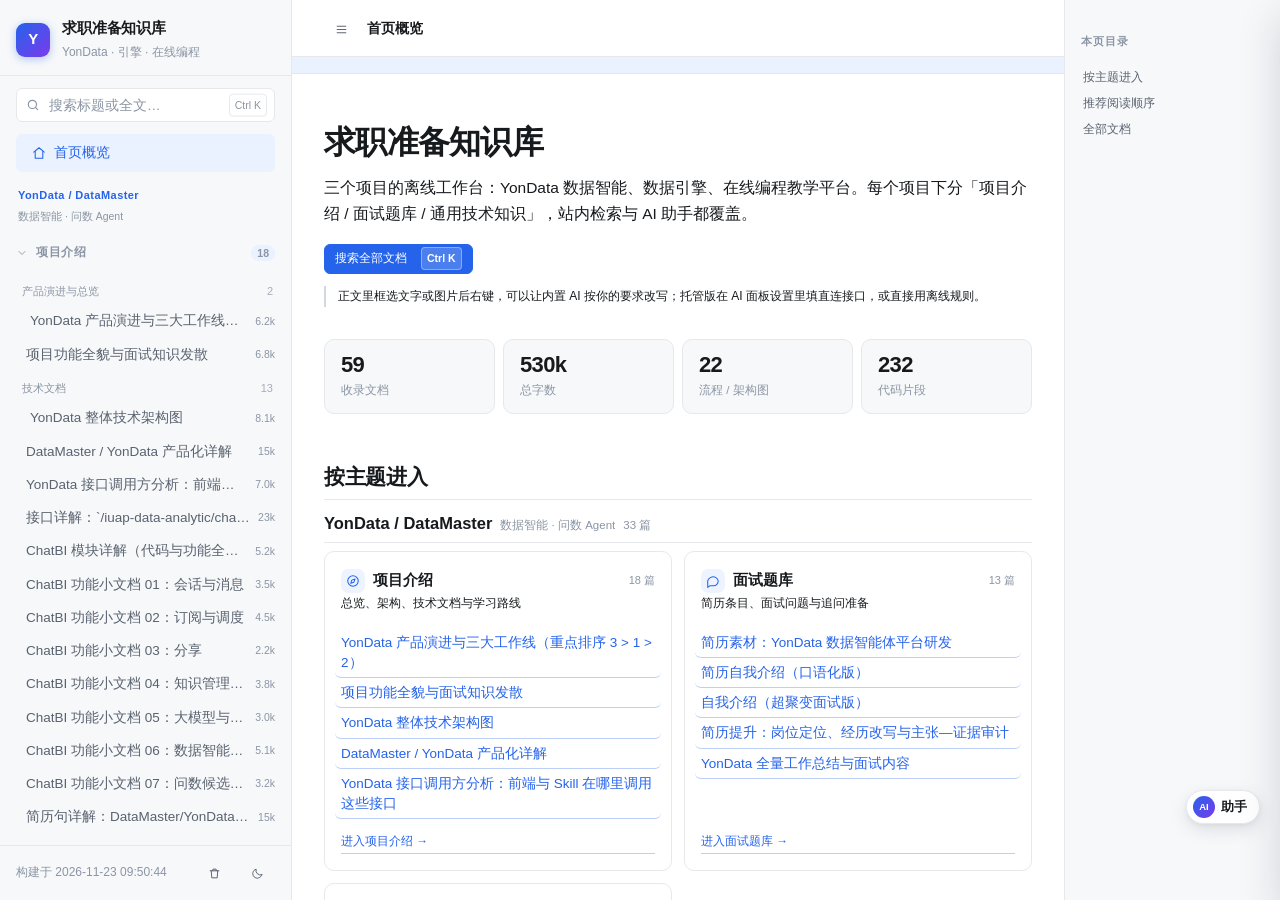
==== index.html @ 23df53e1 "chore(kb): 静态站点快照 2026-11-23" ====
<!DOCTYPE html>
<html lang="zh-CN" data-theme="light">
<head>
<meta charset="utf-8">
<meta name="viewport" content="width=device-width, initial-scale=1">
<title>求职准备知识库</title>
<meta name="description" content="求职准备知识库：YonData 数据智能、数据引擎、在线编程教学平台三个项目，各分项目介绍、面试题库与通用技术知识。">
<link rel="icon" href="data:image/svg+xml,<svg xmlns='http://www.w3.org/2000/svg' viewBox='0 0 100 100'><rect width='100' height='100' rx='22' fill='%232563eb'/><text y='68' x='50' text-anchor='middle' font-size='52' font-family='sans-serif' font-weight='bold' fill='white'>Y</text></svg>">
<link rel="stylesheet" href="assets/app.css">
</head>
<body>

<div class="layout">

  <!-- ========== 侧边栏 ========== -->
  <aside class="sidebar" aria-label="文档目录">
    <div class="brand">
      <div class="brand-mark">Y</div>
      <div class="brand-text">
        <div class="brand-title">求职准备知识库</div>
        <div class="brand-sub">YonData · 引擎 · 在线编程</div>
      </div>
    </div>

    <div class="search-wrap">
      <svg class="search-icon" viewBox="0 0 24 24" fill="none" stroke="currentColor" stroke-width="2" stroke-linecap="round" aria-hidden="true">
        <circle cx="11" cy="11" r="7"/><path d="m20 20-3.5-3.5"/>
      </svg>
      <input id="search" class="search-input" type="search" placeholder="搜索标题或全文…" autocomplete="off" aria-label="搜索文档">
      <span class="search-kbd">Ctrl K</span>
    </div>

    <nav id="nav" class="nav-scroll" aria-label="文档列表"></nav>

    <div class="sidebar-foot">
      <span id="buildInfo" style="flex:1;overflow:hidden;text-overflow:ellipsis;white-space:nowrap"></span>
<button id="clearBtn" class="btn ghost" type="button" title="清除全部本地修改" aria-label="清除全部本地修改"></button>
      <button id="themeBtn" class="btn ghost" type="button" title="切换主题" aria-label="切换主题"></button>
    </div>
  </aside>

  <!-- ========== 主内容 ========== -->
  <div class="main">
    <div class="progress"><div id="progressBar" class="progress-bar"></div></div>

    <div class="toolbar">
      <button id="menuBtn" class="btn ghost" type="button" aria-label="打开目录">
        <svg viewBox="0 0 24 24" fill="none" stroke="currentColor" stroke-width="1.8" stroke-linecap="round"><path d="M4 6h16M4 12h16M4 18h16"/></svg>
      </button>
      <div id="crumb" class="crumb"></div>
      <div class="toolbar-spacer"></div>

      <button id="editBtn" class="btn" type="button">
        <svg viewBox="0 0 24 24" fill="none" stroke="currentColor" stroke-width="1.8" stroke-linecap="round" stroke-linejoin="round"><path d="M4 20h4l10-10-4-4L4 16z"/><path d="m14 6 4 4"/></svg>
        编辑
      </button>
      <button id="resetBtn" class="btn ghost" type="button" style="display:none">
        <svg viewBox="0 0 24 24" fill="none" stroke="currentColor" stroke-width="1.8" stroke-linecap="round" stroke-linejoin="round"><path d="M4 4v6h6"/><path d="M20 10a8 8 0 0 0-14-4L4 8"/></svg>
        还原
      </button>
      <button id="saveBtn" class="btn primary" type="button" style="display:none">
        <svg viewBox="0 0 24 24" fill="none" stroke="currentColor" stroke-width="1.8" stroke-linecap="round" stroke-linejoin="round"><path d="M5 4h11l3 3v13H5z"/><path d="M9 4v6h6V4"/></svg>
        保存
      </button>
      <button id="cancelBtn" class="btn ghost" type="button" style="display:none">取消</button>
      <button id="exportBtn" class="btn" type="button" style="display:none">
        <svg viewBox="0 0 24 24" fill="none" stroke="currentColor" stroke-width="1.8" stroke-linecap="round" stroke-linejoin="round"><path d="M12 3v12"/><path d="m7 11 5 5 5-5"/><path d="M4 21h16"/></svg>
        导出
      </button>
    </div>

    <div id="editBanner" class="edit-banner" style="display:none"></div>
    <div id="aiUndo" class="ai-undo" hidden></div>

    <div id="scroll" class="scroll-area">
      <article id="content" class="content" aria-live="polite"></article>
      <nav id="pager" class="pager" aria-label="上下篇导航"></nav>
      <footer style="max-width:880px;margin:0 auto 56px;padding:0 32px;display:flex;gap:16px;flex-wrap:wrap;font-size:12px;color:var(--text-dim)" id="docMeta"></footer>
    </div>
  </div>

  <!-- ========== 右侧目录 ========== -->
  <aside id="toc" class="toc" aria-label="本页目录"></aside>

</div>

<!-- ========== AI 改写：右侧面板 ========== -->
<aside id="aiPanel" class="ai-panel" aria-label="AI 助手" aria-hidden="true">
  <header class="ai-head">
    <div class="ai-title">
      <span class="ai-mark" aria-hidden="true">AI</span>
      <span id="aiTitle">AI 助手</span>
      <span id="aiMode" class="ai-mode offline">本地规则</span>
    </div>
    <div class="ai-tools">
      <button id="aiHistBtn" class="ai-icon" type="button" title="对话历史">☰</button>
      <button id="aiDiff" class="ai-icon" type="button" aria-pressed="true" title="对比原文与改写">±</button>
      <button id="aiCfgBtn" class="ai-icon" type="button" title="模型设置">⚙</button>
      <button id="aiClose" class="ai-icon" type="button" title="关闭（Esc）">✕</button>
    </div>
  </header>

  <div id="aiTabs" class="ai-tabs" role="tablist">
    <button class="ai-tab on" type="button" role="tab" data-tab="chat" aria-selected="true">对话</button>
    <button class="ai-tab" type="button" role="tab" data-tab="rewrite" aria-selected="false">改写</button>
  </div>

  <!-- 对话 -->
  <section id="aiChatPane" class="ai-pane ai-chat-pane">
    <div id="aiChatLog" class="ai-chat-log">
      <div class="ai-chat-empty">
        <p class="ace-title">这个助手会自己查资料</p>
        <p>问它三个项目里的具体内容，它会先用搜索和阅读工具核对，再回答，并标出「文档 · 第 N 行」。</p>
        <div class="ace-chips">
          <button class="ace-chip" type="button" data-ask="把简历里 DataMaster 相关的能力整理成四条 STAR 要点，每条附证据位置">整理简历 STAR 要点</button>
          <button class="ace-chip" type="button" data-ask="面试很可能追问哪些点？按「问题 + 我该怎么答 + 依据在哪」列出来">预测面试追问</button>
          <button class="ace-chip" type="button" data-ask="通读知识库，找出三处说法不一致或证据不足的地方">检查口径一致性</button>
          <button class="ace-chip" type="button" data-ask="我这段经历怎么讲成一条线？先给主线，再给三处可以展开的细节">讲成一条主线</button>
        </div>
      </div>
    </div>
    <div id="aiChatCtx" class="ai-chat-ctx" hidden></div>
    <div class="ai-composer">
      <textarea id="aiInput" class="ai-input" rows="1" placeholder="问点什么，或让它去查资料…（Enter 发送，Shift+Enter 换行）"></textarea>
      <div class="ai-composer-bar">
        <span id="aiRunState" class="ai-run-state"></span>
        <button id="aiStop" class="btn ghost sm" type="button" hidden>停止</button>
        <button id="aiSendChat" class="btn primary sm" type="button">发送</button>
      </div>
    </div>
  </section>

  <!-- 改写 -->
  <section id="aiRewritePane" class="ai-pane" hidden>
  <div id="aiCfg" class="ai-cfg" hidden>
    <label class="ai-field">
      <span>模式</span>
      <select id="cfgMode">
        <option value="direct">直连接口（OpenAI 兼容）</option>
        <option value="offline">只用离线规则</option>
      </select>
    </label>
    <label class="ai-field" id="rowDirect">
      <span>API 地址</span>
      <input id="cfgBase" type="text" placeholder="https://api.openai.com/v1" autocomplete="off">
    </label>
    <label class="ai-field" id="rowDirectModel">
      <span>模型名</span>
      <input id="cfgModel" type="text" placeholder="留空用默认" autocomplete="off">
    </label>
    <label class="ai-field" id="rowDirectKey">
      <span>API Key</span>
      <input id="cfgKey" type="password" placeholder="仅存本机 localStorage" autocomplete="off">
    </label>
    <p class="ai-cfg-tip">
      托管版没有本地服务：想用大模型请在这里填「直连接口」（OpenAI 兼容），不填则退化为离线规则改写。
    </p>
    <div class="ai-cfg-actions">
      <button id="cfgSave" class="btn primary" type="button">保存并检测</button>
      <button id="cfgCancel" class="btn ghost" type="button">取消</button>
    </div>
  </div>

  <section class="ai-sec">
    <div class="ai-sec-head">选中内容 <span id="aiSrcMeta" class="ai-meta"></span></div>
    <div id="aiSource" class="ai-source"><p class="ai-empty">框选正文、代码或图片后右键，写下你的要求。</p></div>
  </section>

  <section class="ai-sec ai-sec-grow">
    <div class="ai-sec-head">改写结果 <span id="aiResMeta" class="ai-meta"></span></div>
    <div id="aiResult" class="ai-result"><p class="ai-empty">还没有改写。先在上面的浮层里写要求，回车发送。</p></div>
  </section>

  <footer class="ai-foot">
    <button id="aiReplace" class="btn primary" type="button" disabled>覆盖原文</button>
    <button id="aiCopy" class="btn" type="button" disabled>复制结果</button>
    <button id="aiRetry" class="btn ghost" type="button" disabled>重试</button>
    <span class="ai-foot-note">覆盖只写本地版本，源文件不动</span>
  </footer>
  </section>

  <!-- 对话历史 -->
  <section id="aiHistPane" class="ai-pane ai-hist-pane" hidden>
    <div class="ai-hist-head">
      <span>对话历史</span>
      <button id="aiHistNew" class="btn sm" type="button">新对话</button>
    </div>
    <div id="aiHistList" class="ai-hist-list"></div>
  </section>
</aside>

<!-- ========== AI 改写：浮层输入卡 ========== -->
<div id="aiCard" class="ai-card" role="dialog" aria-label="AI 改写要求" hidden>
  <div class="ai-card-head">
    <span id="aiCardSel">已选</span>
    <button id="aiCardClose" class="ai-icon" type="button" title="关闭">✕</button>
  </div>
  <div id="aiChips" class="ai-chips"></div>
  <textarea id="aiAsk" class="ai-ask" rows="3" placeholder="告诉 AI 怎么改，例如：再口语一点，控制在三句以内"></textarea>
  <div class="ai-card-foot">
    <span id="aiHint" class="ai-hint">回车发送</span>
    <button id="aiSend" class="btn primary" type="button">发送</button>
  </div>
</div>

<button id="aiFab" class="ai-fab" type="button" hidden>AI 改写</button>

<button id="aiOpen" class="ai-open-fab" type="button" title="打开 AI 助手" aria-label="打开 AI 助手">
  <span class="aof-mark">AI</span>
  <span class="aof-text">助手</span>
</button>

<button id="fab" class="fab" type="button" aria-label="回到顶部">
  <svg viewBox="0 0 24 24" fill="none" stroke="currentColor" stroke-width="2" stroke-linecap="round" stroke-linejoin="round"><path d="M12 19V5"/><path d="m6 11 6-6 6 6"/></svg>
</button>

<script>window.KB_STATIC = true;</script>
<script src="content.js"></script>
<script src="assets/markdown.js"></script>
<script src="assets/agent.js"></script>
<script src="assets/ai.js"></script>
<script src="assets/app.js"></script>
<script>
  (function () {
    var C = window.KB_CONTENT;
    if (C && C.generatedAt) {
      document.getElementById("buildInfo").textContent = "构建于 " + C.generatedAt.replace("T", " ");
    }
  })();
</script>
</body>
</html>
---- assets/app.css ----
/* ============================================================
   YonData 面试知识库 — 样式系统
   设计令牌 → 布局 → 组件 → 内容排版 → 打印
   ============================================================ */

:root {
  --font-sans: -apple-system, BlinkMacSystemFont, "Segoe UI", "PingFang SC",
               "Hiragino Sans GB", "Microsoft YaHei", sans-serif;
  --font-mono: "JetBrains Mono", "Cascadia Code", "SF Mono", Consolas,
               "Liberation Mono", monospace;

  --fs-body: 15.5px;
  --fs-sm: 13.5px;
  --fs-xs: 12px;
  --lh-body: 1.78;
  --content-max: 880px;

  --s1: 4px;  --s2: 8px;  --s3: 12px; --s4: 16px;
  --s5: 24px; --s6: 32px; --s7: 48px; --s8: 64px;

  --r-sm: 6px; --r-md: 10px; --r-lg: 14px;

  --sidebar-w: 292px;
  --toc-w: 216px;
  --ai-w: 420px;

  --bg:            #ffffff;
  --bg-sub:        #f7f8fa;
  --bg-elev:       #ffffff;
  --bg-hover:      #f1f3f6;
  --bg-active:     #eaf1ff;
  --border:        #e6e8eb;
  --border-strong: #d3d8de;
  --text:          #171a1d;
  --text-sub:      #59626f;
  --text-dim:      #8b95a4;
  --accent:        #2563eb;
  --accent-hover:  #1d4ed8;
  --accent-soft:   #eef4ff;
  --ok:            #0f9d58;
  --warn:          #b45309;
  --warn-soft:     #fef6e7;
  --danger:        #dc2626;
  --code-bg:       #f6f8fa;
  --code-border:   #e6e8eb;

  --tok-kw:  #a626a4;
  --tok-str: #0a7d33;
  --tok-num: #b76b01;
  --tok-cmt: #8b95a4;
  --tok-key: #0b63c4;

  --shadow-1: 0 1px 2px rgba(16,24,40,.06), 0 1px 3px rgba(16,24,40,.08);
  --shadow-2: 0 6px 18px rgba(16,24,40,.10), 0 2px 6px rgba(16,24,40,.06);
  --shadow-3: 0 16px 40px rgba(16,24,40,.16);
}

[data-theme="dark"] {
  --bg:            #0e1116;
  --bg-sub:        #141922;
  --bg-elev:       #171d26;
  --bg-hover:      #1d242f;
  --bg-active:     #17243c;
  --border:        #242c38;
  --border-strong: #33404f;
  --text:          #e6e9ee;
  --text-sub:      #a3adbc;
  --text-dim:      #6f7b8c;
  --accent:        #6ea3ff;
  --accent-hover:  #8ab6ff;
  --accent-soft:   #16233a;
  --ok:            #4ade80;
  --warn:          #fbbf24;
  --warn-soft:     #2a2113;
  --danger:        #f87171;
  --code-bg:       #121821;
  --code-border:   #232c39;

  --tok-kw:  #d8a0f0;
  --tok-str: #7fd39a;
  --tok-num: #f0b46a;
  --tok-cmt: #6f7b8c;
  --tok-key: #79b6ff;

  --shadow-1: 0 1px 2px rgba(0,0,0,.4);
  --shadow-2: 0 8px 24px rgba(0,0,0,.5);
  --shadow-3: 0 20px 50px rgba(0,0,0,.6);
}

* { box-sizing: border-box; }

html, body {
  margin: 0;
  padding: 0;
  height: 100%;
}

body {
  font-family: var(--font-sans);
  font-size: var(--fs-body);
  line-height: var(--lh-body);
  color: var(--text);
  background: var(--bg);
  -webkit-font-smoothing: antialiased;
  text-rendering: optimizeLegibility;
}

::selection { background: rgba(37, 99, 235, .22); }

/* 滚动条 */
::-webkit-scrollbar { width: 10px; height: 10px; }
::-webkit-scrollbar-track { background: transparent; }
::-webkit-scrollbar-thumb {
  background: var(--border-strong);
  border-radius: 10px;
  border: 2px solid var(--bg);
}
::-webkit-scrollbar-thumb:hover { background: var(--text-dim); }

/* ============================================================
   布局
   ============================================================ */
.layout {
  display: grid;
  grid-template-columns: var(--sidebar-w) minmax(0, 1fr) var(--toc-w);
  height: 100vh;
  overflow: hidden;
}

/* ============================================================
   侧边栏
   ============================================================ */
.sidebar {
  display: flex;
  flex-direction: column;
  background: var(--bg-sub);
  border-right: 1px solid var(--border);
  overflow: hidden;
}

.brand {
  display: flex;
  align-items: center;
  gap: var(--s3);
  padding: var(--s4) var(--s4) var(--s3);
  border-bottom: 1px solid var(--border);
  flex-shrink: 0;
}

.brand-mark {
  width: 34px; height: 34px;
  border-radius: 9px;
  background: linear-gradient(135deg, #2563eb, #7c3aed);
  color: #fff;
  display: grid;
  place-items: center;
  font-weight: 700;
  font-size: 15px;
  letter-spacing: -.5px;
  flex-shrink: 0;
  box-shadow: 0 2px 8px rgba(37,99,235,.35);
}

.brand-text { min-width: 0; }
.brand-title {
  font-size: 14.5px;
  font-weight: 650;
  letter-spacing: -.01em;
  white-space: nowrap;
  overflow: hidden;
  text-overflow: ellipsis;
}
.brand-sub {
  font-size: var(--fs-xs);
  color: var(--text-dim);
  white-space: nowrap;
  overflow: hidden;
  text-overflow: ellipsis;
}

.search-wrap {
  padding: var(--s3) var(--s4);
  flex-shrink: 0;
  position: relative;
}

.search-input {
  width: 100%;
  height: 34px;
  padding: 0 var(--s3) 0 32px;
  font-size: var(--fs-sm);
  font-family: inherit;
  color: var(--text);
  background: var(--bg);
  border: 1px solid var(--border);
  border-radius: var(--r-sm);
  outline: none;
  transition: border-color .15s, box-shadow .15s;
}
.search-input::placeholder { color: var(--text-dim); }
.search-input:focus {
  border-color: var(--accent);
  box-shadow: 0 0 0 3px var(--accent-soft);
}

.search-icon {
  position: absolute;
  left: calc(var(--s4) + 10px);
  top: 50%;
  transform: translateY(-50%);
  width: 14px; height: 14px;
  color: var(--text-dim);
  pointer-events: none;
}

.search-kbd {
  position: absolute;
  right: calc(var(--s4) + 8px);
  top: 50%;
  transform: translateY(-50%);
  font-size: 10.5px;
  color: var(--text-dim);
  border: 1px solid var(--border);
  border-radius: 4px;
  padding: 1px 5px;
  background: var(--bg);
  pointer-events: none;
}

.nav-scroll {
  flex: 1;
  overflow-y: auto;
  padding: 0 var(--s2) var(--s6);
}

.group { margin-bottom: var(--s2); }

.group-head {
  width: 100%;
  display: flex;
  align-items: center;
  gap: var(--s2);
  padding: 7px var(--s2);
  margin: var(--s1) 0;
  font: inherit;
  font-size: 12px;
  font-weight: 650;
  letter-spacing: .06em;
  color: var(--text-dim);
  text-transform: uppercase;
  background: none;
  border: 0;
  border-radius: var(--r-sm);
  cursor: pointer;
  user-select: none;
}
.group-head:hover { background: var(--bg-hover); color: var(--text-sub); }
.group-head .chev {
  width: 12px; height: 12px;
  transition: transform .18s ease;
  flex-shrink: 0;
}
.group.collapsed .chev { transform: rotate(-90deg); }
.group.collapsed .doc-list { display: none; }

.group-count {
  margin-left: auto;
  font-size: 10.5px;
  font-weight: 600;
  letter-spacing: 0;
  color: var(--text-dim);
  background: var(--bg-active);
  border-radius: 20px;
  padding: 0 6px;
  line-height: 16px;
}
[data-theme="dark"] .group-count { background: var(--bg-hover); }
.group.active .group-head { color: var(--accent); }

.doc-list {
  list-style: none;
  margin: 0;
  padding: 0;
}

.doc-link {
  display: flex;
  align-items: center;
  gap: var(--s2);
  padding: 6px var(--s2) 6px var(--s4);
  margin: 1px 0;
  font-size: var(--fs-sm);
  line-height: 1.5;
  color: var(--text-sub);
  text-decoration: none;
  border-radius: var(--r-sm);
  border-left: 2px solid transparent;
  transition: background .12s, color .12s;
}
.doc-link:hover { background: var(--bg-hover); color: var(--text); }
.doc-link.active {
  background: var(--bg-active);
  color: var(--accent);
  font-weight: 600;
  border-left-color: var(--accent);
}
[data-theme="dark"] .doc-link.active { background: var(--bg-active); }

.doc-name {
  flex: 1;
  min-width: 0;
  overflow: hidden;
  text-overflow: ellipsis;
  white-space: nowrap;
}

.doc-size {
  font-size: 10.5px;
  color: var(--text-dim);
  font-variant-numeric: tabular-nums;
  flex-shrink: 0;
}

.edit-dot {
  width: 6px; height: 6px;
  border-radius: 50%;
  background: var(--warn);
  flex-shrink: 0;
}

.sidebar-foot {
  flex-shrink: 0;
  padding: var(--s3) var(--s4);
  border-top: 1px solid var(--border);
  display: flex;
  align-items: center;
  gap: var(--s2);
  font-size: var(--fs-xs);
  color: var(--text-dim);
}

/* ============================================================
   主内容区
   ============================================================ */
.main {
  display: flex;
  flex-direction: column;
  min-width: 0;
  overflow: hidden;
  background: var(--bg);
}

.progress {
  height: 2px;
  background: transparent;
  flex-shrink: 0;
}
.progress-bar {
  height: 100%;
  width: 0;
  background: linear-gradient(90deg, var(--accent), #7c3aed);
  transition: width .1s linear;
}

.toolbar {
  display: flex;
  align-items: center;
  gap: var(--s2);
  padding: var(--s3) var(--s6);
  border-bottom: 1px solid var(--border);
  background: var(--bg);
  flex-shrink: 0;
  min-height: 52px;
}

.crumb {
  font-size: var(--fs-sm);
  color: var(--text-dim);
  white-space: nowrap;
  overflow: hidden;
  text-overflow: ellipsis;
}
.crumb b { color: var(--text); font-weight: 600; }

.toolbar-spacer { flex: 1; }

.btn {
  display: inline-flex;
  align-items: center;
  gap: 6px;
  height: 30px;
  padding: 0 10px;
  font: inherit;
  font-size: var(--fs-xs);
  font-weight: 550;
  color: var(--text-sub);
  background: var(--bg);
  border: 1px solid var(--border);
  border-radius: var(--r-sm);
  cursor: pointer;
  white-space: nowrap;
  transition: background .12s, color .12s, border-color .12s;
}
.btn:hover { background: var(--bg-hover); color: var(--text); border-color: var(--border-strong); }
.btn:disabled { opacity: .45; cursor: not-allowed; }
.btn.primary {
  background: var(--accent);
  border-color: var(--accent);
  color: #fff;
}
.btn.primary:hover { background: var(--accent-hover); border-color: var(--accent-hover); color: #fff; }
.btn.ghost { border-color: transparent; background: transparent; }
.btn.ghost:hover { background: var(--bg-hover); }
.btn svg { width: 13px; height: 13px; }

.scroll-area {
  flex: 1;
  overflow-y: auto;
  overflow-x: hidden;
  scroll-behavior: smooth;
}

.content {
  max-width: var(--content-max);
  margin: 0 auto;
  padding: var(--s7) var(--s6) var(--s8);
}

/* 编辑提示条 */
.edit-banner {
  max-width: var(--content-max);
  margin: var(--s4) auto 0;
  display: flex;
  align-items: center;
  gap: var(--s2);
  padding: 8px var(--s4);
  font-size: var(--fs-xs);
  color: var(--warn);
  background: var(--warn-soft);
  border: 1px solid color-mix(in srgb, var(--warn) 30%, transparent);
  border-radius: var(--r-sm);
}
.edit-banner .grow { flex: 1; }

/* 编辑区 */
.editor {
  width: 100%;
  min-height: 65vh;
  padding: var(--s4);
  font-family: var(--font-mono);
  font-size: 13.5px;
  line-height: 1.7;
  color: var(--text);
  background: var(--code-bg);
  border: 1px solid var(--border);
  border-radius: var(--r-md);
  resize: vertical;
  outline: none;
  tab-size: 2;
}
.editor:focus { border-color: var(--accent); box-shadow: 0 0 0 3px var(--accent-soft); }

/* 上下篇 */
.pager {
  max-width: var(--content-max);
  margin: 0 auto var(--s7);
  padding: 0 var(--s6);
  display: grid;
  grid-template-columns: 1fr 1fr;
  gap: var(--s4);
}
.pager a {
  display: block;
  padding: var(--s3) var(--s4);
  border: 1px solid var(--border);
  border-radius: var(--r-md);
  text-decoration: none;
  color: var(--text-sub);
  transition: border-color .15s, background .15s;
}
.pager a:hover { border-color: var(--accent); background: var(--accent-soft); }
.pager .dir { font-size: var(--fs-xs); color: var(--text-dim); display: block; margin-bottom: 2px; }
.pager .to { font-size: var(--fs-sm); color: var(--text); font-weight: 550; }
.pager .next { text-align: right; }

/* ============================================================
   右侧目录
   ============================================================ */
.toc {
  border-left: 1px solid var(--border);
  background: var(--bg-sub);
  overflow-y: auto;
  padding: var(--s6) var(--s4) var(--s8) 0;
  font-size: var(--fs-xs);
}
.toc-title {
  font-size: 11px;
  font-weight: 650;
  letter-spacing: .08em;
  text-transform: uppercase;
  color: var(--text-dim);
  padding: 0 0 var(--s3) var(--s4);
}
.toc ul { list-style: none; margin: 0; padding: 0; }
.toc a {
  display: block;
  padding: 4px var(--s2) 4px var(--s4);
  color: var(--text-sub);
  text-decoration: none;
  border-left: 2px solid transparent;
  line-height: 1.5;
  overflow: hidden;
  text-overflow: ellipsis;
  white-space: nowrap;
}
.toc a:hover { color: var(--text); background: var(--bg-hover); }
.toc a.lv3 { padding-left: calc(var(--s4) + 12px); font-size: 11.5px; color: var(--text-dim); }
.toc a.active { color: var(--accent); border-left-color: var(--accent); font-weight: 600; }

.toc-empty { padding: 0 var(--s4); color: var(--text-dim); font-size: var(--fs-xs); }

/* ============================================================
   内容排版
   ============================================================ */
.content h1 {
  font-size: 30px;
  line-height: 1.28;
  font-weight: 700;
  letter-spacing: -.022em;
  margin: 0 0 var(--s5);
  padding-bottom: var(--s4);
  border-bottom: 1px solid var(--border);
}

.content h2 {
  font-size: 21px;
  line-height: 1.4;
  font-weight: 650;
  letter-spacing: -.012em;
  margin: var(--s7) 0 var(--s3);
  padding-bottom: var(--s2);
  border-bottom: 1px solid var(--border);
  scroll-margin-top: 16px;
}

.content h3 {
  font-size: 16.5px;
  line-height: 1.45;
  font-weight: 650;
  margin: var(--s6) 0 var(--s2);
  scroll-margin-top: 16px;
}

.content h4 {
  font-size: 14.5px;
  font-weight: 650;
  margin: var(--s5) 0 var(--s2);
  color: var(--text-sub);
  scroll-margin-top: 16px;
}

.content p {
  margin: 0 0 var(--s4);
  color: var(--text);
}

.content strong { font-weight: 650; color: var(--text); }

.content a {
  color: var(--accent);
  text-decoration: none;
  border-bottom: 1px solid color-mix(in srgb, var(--accent) 30%, transparent);
}
.content a:hover { border-bottom-color: var(--accent); }
.content a.broken {
  color: var(--danger);
  border-bottom: 1px dashed var(--danger);
}
.content a.broken::after { content: " ⚠"; font-size: 11px; }

/* 指向工作区文件系统的相对路径：可读、可复制，但不是站内路由 */
.content a.local-plane {
  color: var(--text-2);
  border-bottom: 1px dotted var(--border-strong);
  cursor: help;
}
.content a.local-plane::after { content: " ↗"; font-size: 10px; color: var(--text-dim); }

.content ul, .content ol {
  margin: 0 0 var(--s4);
  padding-left: 24px;
}
.content li { margin: 3px 0; }
.content li.task { list-style: none; display: flex; gap: var(--s2); align-items: flex-start; margin-left: -20px; }
.content li.task input { margin-top: 6px; accent-color: var(--accent); }

.content blockquote {
  margin: var(--s4) 0;
  padding: var(--s3) var(--s4);
  border-left: 3px solid var(--accent);
  background: var(--accent-soft);
  border-radius: 0 var(--r-sm) var(--r-sm) 0;
  color: var(--text-sub);
}
.content blockquote p:last-child { margin-bottom: 0; }
.content blockquote strong { color: var(--text); }

.content hr {
  height: 1px;
  border: 0;
  background: var(--border);
  margin: var(--s7) 0;
}

/* 代码 */
.content code {
  font-family: var(--font-mono);
  font-size: .875em;
  padding: 1.5px 5px;
  background: var(--code-bg);
  border: 1px solid var(--code-border);
  border-radius: 4px;
  color: var(--text);
  white-space: nowrap;
}

.content pre.code {
  position: relative;
  margin: var(--s4) 0 var(--s5);
  padding: var(--s4) var(--s4) var(--s4) var(--s4);
  background: var(--code-bg);
  border: 1px solid var(--code-border);
  border-radius: var(--r-md);
  overflow-x: auto;
  line-height: 1.62;
}
.content pre.code code {
  padding: 0;
  border: 0;
  background: none;
  font-size: 12.8px;
  white-space: pre;
  display: block;
}
.content pre.code[data-lang]::before {
  content: attr(data-lang);
  position: absolute;
  top: 0; right: 0;
  padding: 1px 8px;
  font-size: 10px;
  font-family: var(--font-mono);
  letter-spacing: .06em;
  text-transform: uppercase;
  color: var(--text-dim);
  background: var(--bg-sub);
  border-left: 1px solid var(--code-border);
  border-bottom: 1px solid var(--code-border);
  border-radius: 0 var(--r-md) 0 var(--r-sm);
}

.copy {
  position: absolute;
  top: 6px; right: 6px;
  padding: 2px 8px;
  font: inherit;
  font-size: 10.5px;
  color: var(--text-sub);
  background: var(--bg-elev);
  border: 1px solid var(--border);
  border-radius: 4px;
  cursor: pointer;
  opacity: 0;
  transition: opacity .15s;
}
pre.code:hover .copy { opacity: 1; }
.copy:hover { color: var(--accent); border-color: var(--accent); }

.tok-kw { color: var(--tok-kw); }
.tok-str { color: var(--tok-str); }
.tok-num { color: var(--tok-num); }
.tok-cmt { color: var(--tok-cmt); font-style: italic; }
.tok-key { color: var(--tok-key); }

/* 表格 */
.table-wrap {
  margin: var(--s4) 0 var(--s5);
  overflow-x: auto;
  border: 1px solid var(--border);
  border-radius: var(--r-md);
}

.content table {
  width: 100%;
  border-collapse: collapse;
  font-size: 13.5px;
  line-height: 1.62;
}

.content thead th {
  position: sticky;
  top: 0;
  text-align: left;
  font-weight: 650;
  color: var(--text);
  background: var(--bg-sub);
  border-bottom: 1px solid var(--border-strong);
  padding: 9px var(--s3);
  white-space: nowrap;
}

.content tbody td {
  padding: 8px var(--s3);
  border-top: 1px solid var(--border);
  vertical-align: top;
  color: var(--text-sub);
}

.content tbody tr:hover td { background: var(--bg-hover); }
.content td.num { text-align: right; font-variant-numeric: tabular-nums; }
.content td strong { color: var(--text); }

/* mermaid */
.mmd {
  margin: var(--s4) 0 var(--s5);
  padding: var(--s4) var(--s2);
  background: var(--bg-sub);
  border: 1px solid var(--border);
  border-radius: var(--r-md);
  overflow-x: auto;
  text-align: center;
}
.mmd svg { max-width: 100%; height: auto; }
.mmd-loading {
  color: var(--text-dim);
  font-size: var(--fs-xs);
  padding: var(--s4);
}
.mmd-error {
  text-align: left;
  color: var(--danger);
  font-size: var(--fs-xs);
  padding: var(--s2) var(--s3);
}
.mmd-error p { margin: 0 0 var(--s2); }
.mmd-error pre.code { margin: 0; }

/* 空态 / 未找到 */
.empty-state {
  max-width: 520px;
  margin: 14vh auto;
  text-align: center;
  color: var(--text-sub);
}
.empty-state .emoji { font-size: 40px; line-height: 1; }
.empty-state h2 { border: 0; margin: var(--s4) 0 var(--s2); padding: 0; font-size: 19px; }
.empty-state p { margin: 0 0 var(--s5); font-size: var(--fs-sm); }

/* ============================================================
   首页
   ============================================================ */
.hero {
  margin-bottom: var(--s6);
}
.hero h1 {
  font-size: 32px;
  margin-bottom: var(--s3);
  border-bottom: 0;
  padding-bottom: 0;
}
.hero-sub {
  font-size: 15.5px;
  color: var(--text-sub);
  margin: 0 0 var(--s4);
  max-width: 46em;
  line-height: 1.7;
}
.hero-actions { display: flex; gap: var(--s2); flex-wrap: wrap; margin-bottom: var(--s3); }
.hero-actions .kbd {
  margin-left: var(--s2);
  padding: 1px 5px;
  font-size: 10.5px;
  border-radius: 4px;
  background: rgba(255, 255, 255, .18);
  border: 1px solid rgba(255, 255, 255, .35);
}
.hero-tip {
  margin: 0;
  font-size: var(--fs-xs);
  color: var(--text-dim);
  padding-left: var(--s3);
  border-left: 2px solid var(--border-strong);
}

.stat-grid {
  display: grid;
  grid-template-columns: repeat(4, minmax(0, 1fr));
  gap: var(--s2);
  margin: 0 0 var(--s5);
}
.stat-card {
  padding: var(--s3) var(--s4);
  border: 1px solid var(--border);
  border-radius: var(--r-md);
  background: var(--bg-sub);
}
.stat-num {
  font-size: 22px;
  font-weight: 700;
  letter-spacing: -.03em;
  font-variant-numeric: tabular-nums;
  color: var(--text);
  line-height: 1.2;
}
.stat-label { font-size: 11.5px; color: var(--text-dim); margin-top: 2px; }

/* 侧栏：项目分组 */
.nav-project { margin-bottom: var(--s4); }
.nav-project-head {
  display: flex; flex-direction: column; gap: 1px;
  padding: 6px 10px 6px;
  margin-bottom: 2px;
}
.np-name { font-size: 11px; font-weight: 700; letter-spacing: .04em; color: var(--accent); text-transform: none; }
.np-sub { font-size: 10.5px; color: var(--text-dim); }
.doc-sub {
  display: flex; align-items: center; justify-content: space-between;
  padding: 7px 10px 3px 14px;
  font-size: 11px; color: var(--text-dim);
}
.doc-sub span { font-variant-numeric: tabular-nums; opacity: .75; }
.doc-sub + li .doc-link { padding-left: 20px; }

/* 首页：三张卡片一行 */
.topic-grid-3 { grid-template-columns: repeat(3, minmax(0, 1fr)); }
@media (max-width: 1100px) { .topic-grid-3 { grid-template-columns: repeat(2, minmax(0, 1fr)); } }
@media (max-width: 760px) { .topic-grid-3 { grid-template-columns: 1fr; } }
.topic-band-sub { font-size: 11.5px; font-weight: 400; color: var(--text-dim); }
.idx-project { margin-bottom: var(--s6); }
.idx-project-head {
  display: flex; align-items: baseline; gap: var(--s2);
  font-size: 13px; font-weight: 650; color: var(--text);
  margin-bottom: var(--s3);
}
.idx-project-head span { font-size: 11.5px; font-weight: 400; color: var(--text-dim); }

/* 主题分栏：每个分组一列，列内直接列文档 */
.topic-band {
  display: flex;
  align-items: baseline;
  gap: var(--s2);
  margin: var(--s6) 0 var(--s3);
  padding-bottom: 6px;
  border-bottom: 1px solid var(--border);
  font-size: 14px;
  font-weight: 650;
  color: var(--text);
}
.topic-band:first-child { margin-top: 0; }
.topic-band-n { font-size: 11.5px; font-weight: 400; color: var(--text-dim); }
.topic-grid {
  display: grid;
  grid-template-columns: repeat(2, minmax(0, 1fr));
  gap: var(--s3);
  margin-bottom: var(--s6);
}
.topic {
  border: 1px solid var(--border);
  border-radius: var(--r-md);
  padding: var(--s4);
  background: var(--bg);
  display: flex;
  flex-direction: column;
  min-width: 0;
}
.topic-head { display: flex; align-items: center; gap: var(--s2); }
.topic-ic {
  width: 24px; height: 24px;
  flex: none;
  border-radius: 7px;
  display: grid; place-items: center;
  background: var(--accent-soft);
  color: var(--accent);
}
.topic-ic svg { width: 14px; height: 14px; }
.topic-name { font-size: 14.5px; font-weight: 650; color: var(--text); }
.topic-count {
  margin-left: auto;
  font-size: 11px;
  color: var(--text-dim);
  font-variant-numeric: tabular-nums;
}
.topic-desc {
  margin: var(--s2) 0 var(--s3);
  font-size: var(--fs-xs);
  color: var(--text-dim);
  line-height: 1.55;
}
.topic-links { display: flex; flex-direction: column; gap: 1px; flex: 1; }
.topic-more {
  margin-top: var(--s3);
  font-size: var(--fs-xs);
  color: var(--accent);
  text-decoration: none;
  font-weight: 550;
}
.topic-more:hover { text-decoration: underline; }

/* 文档链接（主题卡片 / 全部文档共用） */
.hlink {
  display: flex;
  align-items: baseline;
  gap: var(--s2);
  padding: 4px 6px;
  margin: 0 -6px;
  border-radius: var(--r-sm);
  font-size: var(--fs-sm);
  color: var(--text-sub);
  text-decoration: none;
  line-height: 1.5;
  min-width: 0;
}
.hlink:hover { background: var(--bg-hover); color: var(--accent); }
.hlink > :first-child { overflow: hidden; text-overflow: ellipsis; white-space: nowrap; }
.hl-meta {
  margin-left: auto;
  flex: none;
  font-size: 11px;
  color: var(--text-dim);
  font-variant-numeric: tabular-nums;
}

/* 推荐阅读顺序 */
.read-path {
  list-style: none;
  margin: 0 0 var(--s6);
  padding: 0;
  counter-reset: step;
}
.read-path li {
  display: flex;
  gap: var(--s3);
  padding: var(--s2) 0;
  border-bottom: 1px dashed var(--border);
}
.read-path li:last-child { border-bottom: 0; }
.step-no {
  flex: none;
  width: 20px; height: 20px;
  margin-top: 1px;
  border-radius: 50%;
  display: grid; place-items: center;
  font-size: 11px;
  font-weight: 650;
  color: var(--accent);
  background: var(--accent-soft);
  font-variant-numeric: tabular-nums;
}
.step-body { display: flex; flex-direction: column; min-width: 0; }
.step-body a {
  font-size: var(--fs-sm);
  color: var(--text);
  text-decoration: none;
  font-weight: 550;
  border-bottom: 1px solid transparent;
  align-self: flex-start;
}
.step-body a:hover { color: var(--accent); border-bottom-color: var(--accent); }
.step-hint { font-size: var(--fs-xs); color: var(--text-dim); line-height: 1.55; }

/* 全部文档索引 */
.doc-index {
  display: grid;
  grid-template-columns: repeat(2, minmax(0, 1fr));
  gap: var(--s4);
  margin-bottom: var(--s6);
}
.idx-col { min-width: 0; }
.idx-head {
  display: flex;
  align-items: center;
  justify-content: space-between;
  font-size: 11px;
  font-weight: 650;
  letter-spacing: .06em;
  text-transform: uppercase;
  color: var(--text-dim);
  padding-bottom: var(--s2);
  margin-bottom: var(--s2);
  border-bottom: 1px solid var(--border);
}
.idx-head span { font-variant-numeric: tabular-nums; }
.idx-list { list-style: none; margin: 0; padding: 0; }

/* 侧栏首页入口 */
.home-link {
  display: flex;
  align-items: center;
  gap: var(--s2);
  padding: 7px var(--s4);
  margin: 0 var(--s2) var(--s2);
  font-size: var(--fs-sm);
  font-weight: 550;
  color: var(--text-sub);
  text-decoration: none;
  border-radius: var(--r-sm);
}
.home-link:hover { background: var(--bg-hover); color: var(--text); }
.home-link.active { background: var(--bg-active); color: var(--accent); }
.home-link svg { width: 14px; height: 14px; }

/* ============================================================
   检索结果
   ============================================================ */
.results { padding: var(--s2) var(--s2); }
.result-item {
  display: block;
  padding: var(--s2) var(--s3);
  margin-bottom: 2px;
  border-radius: var(--r-sm);
  text-decoration: none;
  color: inherit;
}
.result-item:hover { background: var(--bg-hover); }
.result-title {
  font-size: var(--fs-sm);
  font-weight: 550;
  color: var(--text);
  display: flex;
  align-items: center;
  gap: 6px;
}
.result-count {
  font-size: 10.5px;
  color: var(--accent);
  background: var(--accent-soft);
  border-radius: 20px;
  padding: 0 6px;
  line-height: 16px;
  font-variant-numeric: tabular-nums;
}
.result-snippet {
  margin-top: 2px;
  font-size: var(--fs-xs);
  line-height: 1.5;
  color: var(--text-dim);
  display: -webkit-box;
  -webkit-line-clamp: 2;
  -webkit-box-orient: vertical;
  overflow: hidden;
}
.result-snippet mark {
  background: rgba(250, 204, 21, .38);
  color: inherit;
  border-radius: 2px;
  padding: 0 1px;
}
[data-theme="dark"] .result-snippet mark { background: rgba(250, 204, 21, .26); }
.no-result {
  padding: var(--s5) var(--s4);
  text-align: center;
  font-size: var(--fs-xs);
  color: var(--text-dim);
}

/* ============================================================
   浮动按钮
   ============================================================ */
.fab {
  position: fixed;
  right: 28px;
  bottom: 28px;
  width: 38px; height: 38px;
  border-radius: 50%;
  display: grid; place-items: center;
  background: var(--bg-elev);
  border: 1px solid var(--border);
  box-shadow: var(--shadow-2);
  color: var(--text-sub);
  cursor: pointer;
  opacity: 0;
  pointer-events: none;
  transition: opacity .2s, transform .2s;
  z-index: 20;
}
.fab.show { opacity: 1; pointer-events: auto; }
.fab:hover { color: var(--accent); border-color: var(--accent); transform: translateY(-2px); }
.fab svg { width: 16px; height: 16px; }

/* 提示 toast */
.toast {
  position: fixed;
  left: 50%;
  bottom: 32px;
  transform: translate(-50%, 12px);
  padding: 9px 18px;
  font-size: var(--fs-xs);
  color: #fff;
  background: #1f2937;
  border-radius: 20px;
  box-shadow: var(--shadow-3);
  opacity: 0;
  pointer-events: none;
  transition: opacity .2s, transform .2s;
  z-index: 30;
}
[data-theme="dark"] .toast { background: #374151; }
.toast.show { opacity: 1; transform: translate(-50%, 0); }

/* ============================================================
   内置 AI 改写
   ============================================================ */
.ai-undo {
  display: flex;
  align-items: center;
  gap: var(--s3);
  padding: var(--s2) var(--s4);
  font-size: var(--fs-xs);
  color: var(--text-sub);
  background: var(--bg-active);
  border-bottom: 1px solid var(--border);
}

/* 面板打开时给页面让位（>=1200px 三栏布局下覆盖右侧目录） */
@media (min-width: 1201px) {
  body.ai-open .layout { grid-template-columns: var(--sidebar-w) minmax(0, 1fr) var(--ai-w); }
  body.ai-open .toc { display: none; }
}

.ai-panel {
  position: fixed;
  top: 0;
  right: 0;
  bottom: 0;
  width: var(--ai-w);
  display: flex;
  flex-direction: column;
  background: var(--bg-elev);
  border-left: 1px solid var(--border);
  box-shadow: var(--shadow-3);
  transform: translateX(100%);
  transition: transform .2s ease;
  z-index: 60;
}
.ai-panel.open { transform: translateX(0); }

.ai-head {
  display: flex;
  align-items: center;
  gap: var(--s2);
  padding: var(--s3) var(--s4);
  border-bottom: 1px solid var(--border);
  flex-shrink: 0;
}
.ai-title {
  display: flex;
  align-items: center;
  gap: var(--s2);
  font-size: var(--fs-sm);
  font-weight: 650;
  color: var(--text);
  flex: 1;
  min-width: 0;
}
.ai-mark {
  display: inline-flex;
  align-items: center;
  justify-content: center;
  width: 22px;
  height: 22px;
  border-radius: 6px;
  font-size: 10px;
  font-weight: 700;
  letter-spacing: .02em;
  color: #fff;
  background: linear-gradient(135deg, var(--accent), #7c3aed);
}
.ai-mode {
  font-size: 10.5px;
  font-weight: 550;
  padding: 2px 7px;
  border-radius: 99px;
  color: var(--text-dim);
  background: var(--bg-sub);
  border: 1px solid var(--border);
  white-space: nowrap;
}
.ai-mode.proxy { color: var(--ok); border-color: rgba(15,157,88,.3); background: rgba(15,157,88,.08); }
.ai-mode.direct { color: var(--warn); border-color: rgba(180,83,9,.3); background: var(--warn-soft); }

.ai-tools { display: flex; gap: 2px; }
.ai-icon {
  width: 26px;
  height: 26px;
  display: inline-flex;
  align-items: center;
  justify-content: center;
  font-size: 13px;
  color: var(--text-sub);
  background: transparent;
  border: 0;
  border-radius: var(--r-sm);
  cursor: pointer;
}
.ai-icon:hover { background: var(--bg-hover); color: var(--text); }
.ai-icon[aria-pressed="true"] { color: var(--accent); background: var(--accent-soft); }

.ai-cfg {
  padding: var(--s3) var(--s4);
  border-bottom: 1px solid var(--border);
  background: var(--bg-sub);
  flex-shrink: 0;
}
.ai-field {
  display: grid;
  grid-template-columns: 76px minmax(0, 1fr);
  align-items: center;
  gap: var(--s2);
  margin-bottom: var(--s2);
  font-size: var(--fs-xs);
  color: var(--text-sub);
}
.ai-field input, .ai-field select {
  height: 28px;
  padding: 0 8px;
  font: inherit;
  font-size: var(--fs-xs);
  color: var(--text);
  background: var(--bg);
  border: 1px solid var(--border);
  border-radius: var(--r-sm);
  min-width: 0;
}
.ai-cfg-tip { margin: var(--s1) 0 var(--s2); font-size: 11.5px; color: var(--text-dim); line-height: 1.6; }
.ai-cfg-actions { display: flex; gap: var(--s2); }

.ai-sec {
  display: flex;
  flex-direction: column;
  min-height: 0;
  padding: var(--s3) var(--s4) var(--s2);
  border-bottom: 1px solid var(--border);
}
.ai-sec-grow { flex: 1; border-bottom: 0; }
.ai-sec-head {
  font-size: 11px;
  font-weight: 650;
  letter-spacing: .06em;
  text-transform: uppercase;
  color: var(--text-dim);
  margin-bottom: var(--s2);
  display: flex;
  align-items: baseline;
}
.ai-meta { font-weight: 450; letter-spacing: 0; text-transform: none; color: var(--text-dim); }
.ai-source, .ai-result {
  overflow-y: auto;
  min-height: 0;
  font-size: 13.5px;
  line-height: 1.7;
  color: var(--text-sub);
}
.ai-source { max-height: 30vh; }
.ai-source p, .ai-result p { margin: 0 0 var(--s2); }
.ai-source h1, .ai-source h2, .ai-source h3, .ai-source h4,
.ai-result h1, .ai-result h2, .ai-result h3, .ai-result h4 {
  font-size: 14px;
  margin: var(--s2) 0;
  border: 0;
  padding: 0;
}
.ai-source code, .ai-result code {
  font-family: var(--font-mono);
  font-size: 12px;
  padding: 1px 4px;
  border-radius: 4px;
  background: var(--code-bg);
  border: 1px solid var(--code-border);
}
.ai-source pre, .ai-result pre {
  font-family: var(--font-mono);
  font-size: 12px;
  padding: var(--s2) var(--s3);
  background: var(--code-bg);
  border: 1px solid var(--code-border);
  border-radius: var(--r-sm);
  overflow-x: auto;
  white-space: pre-wrap;
}
.ai-result { flex: 1; color: var(--text); }
.ai-empty { color: var(--text-dim); font-size: var(--fs-xs); line-height: 1.7; }
.ai-askline { font-size: 11.5px; color: var(--text-dim); margin-top: var(--s2); }
.ai-loading {
  display: flex;
  align-items: center;
  gap: var(--s2);
  font-size: var(--fs-xs);
  color: var(--text-sub);
}
.spin {
  width: 13px; height: 13px;
  border: 2px solid var(--border-strong);
  border-top-color: var(--accent);
  border-radius: 50%;
  animation: ai-spin .7s linear infinite;
}
@keyframes ai-spin { to { transform: rotate(360deg); } }
.ai-link {
  background: none;
  border: 0;
  padding: 0;
  font: inherit;
  font-size: var(--fs-xs);
  color: var(--accent);
  cursor: pointer;
}
.ai-error { font-size: var(--fs-xs); color: var(--text-sub); line-height: 1.7; }
.ai-error b { color: var(--danger); }
.ai-error p { margin: var(--s2) 0; }
.ai-tip { color: var(--text-dim); }
.ai-tip code { font-family: var(--font-mono); font-size: 11px; }

.ai-diff-label {
  font-size: 10.5px;
  font-weight: 650;
  letter-spacing: .06em;
  color: var(--text-dim);
  margin: var(--s2) 0 2px;
}
.ai-diff p { margin: 0 0 var(--s2); }
.ai-diff .ins { background: rgba(15,157,88,.16); color: var(--text); border-radius: 2px; }
.ai-diff .del { background: rgba(220,38,38,.14); color: var(--text-sub); text-decoration: line-through; }
.ai-plain { margin-top: var(--s2); }
.ai-plain > summary { font-size: 11.5px; color: var(--text-dim); cursor: pointer; }

.ai-foot {
  display: flex;
  align-items: center;
  gap: var(--s2);
  padding: var(--s3) var(--s4);
  border-top: 1px solid var(--border);
  flex-shrink: 0;
  flex-wrap: wrap;
}
.ai-foot-note { font-size: 11px; color: var(--text-dim); flex-basis: 100%; }

/* 浮层输入卡 */
.ai-card {
  position: fixed;
  width: 340px;
  padding: var(--s3);
  background: var(--bg-elev);
  border: 1px solid var(--border-strong);
  border-radius: var(--r-md);
  box-shadow: var(--shadow-3);
  z-index: 80;
}
.ai-card-head {
  display: flex;
  align-items: center;
  justify-content: space-between;
  font-size: var(--fs-xs);
  color: var(--text-dim);
  margin-bottom: var(--s2);
}
.ai-chips { display: flex; flex-wrap: wrap; gap: 6px; margin-bottom: var(--s2); }
.ai-chip {
  font: inherit;
  font-size: 11.5px;
  padding: 3px 9px;
  color: var(--text-sub);
  background: var(--bg-sub);
  border: 1px solid var(--border);
  border-radius: 99px;
  cursor: pointer;
}
.ai-chip:hover { border-color: var(--accent); color: var(--accent); }
.ai-chip.on { color: var(--accent); background: var(--accent-soft); border-color: var(--accent); }
.ai-ask {
  width: 100%;
  box-sizing: border-box;
  padding: var(--s2);
  font: inherit;
  font-size: var(--fs-xs);
  line-height: 1.6;
  color: var(--text);
  background: var(--bg);
  border: 1px solid var(--border);
  border-radius: var(--r-sm);
  resize: vertical;
  min-height: 62px;
}
.ai-ask:focus { outline: 2px solid var(--accent-soft); border-color: var(--accent); }
.ai-card-foot {
  display: flex;
  align-items: center;
  justify-content: space-between;
  margin-top: var(--s2);
}
.ai-hint { font-size: 11px; color: var(--text-dim); }

.ai-fab {
  position: fixed;
  z-index: 70;
  height: 28px;
  padding: 0 10px;
  font: inherit;
  font-size: 11.5px;
  font-weight: 600;
  color: #fff;
  background: linear-gradient(135deg, var(--accent), #7c3aed);
  border: 0;
  border-radius: 99px;
  box-shadow: var(--shadow-2);
  cursor: pointer;
}

/* 内联图片 */
.content img.inline-img, .content figure.img img {
  max-width: 100%;
  height: auto;
  border-radius: var(--r-sm);
  border: 1px solid var(--border);
}
.content figure.img { margin: var(--s4) 0; text-align: center; }
.content figure.img figcaption {
  margin-top: var(--s2);
  font-size: var(--fs-xs);
  color: var(--text-dim);
}

@media (max-width: 1200px) {
  body.ai-open .layout { grid-template-columns: var(--sidebar-w) minmax(0, 1fr); }
}
@media (max-width: 720px) {
  .ai-panel { width: 100%; }
  .ai-card { width: calc(100vw - 24px); }
}

@media print {
  .ai-panel, .ai-card, .ai-fab, .ai-undo { display: none !important; }
}

/* ============================================================
   响应式
   ============================================================ */
@media (max-width: 1200px) {
  .layout { grid-template-columns: var(--sidebar-w) minmax(0, 1fr); }
  .toc { display: none; }
}

@media (max-width: 860px) {
  .layout { grid-template-columns: minmax(0, 1fr); }
  .sidebar {
    position: fixed;
    inset: 0 auto 0 0;
    width: var(--sidebar-w);
    z-index: 40;
    transform: translateX(-100%);
    transition: transform .22s ease;
    box-shadow: var(--shadow-3);
  }
  body.nav-open .sidebar { transform: translateX(0); }
  .content { padding: var(--s6) var(--s4) var(--s8); }
  .toolbar { padding: var(--s2) var(--s4); }
  .content h1 { font-size: 24px; }
  .content h2 { font-size: 19px; }
  .pager { grid-template-columns: 1fr; padding: 0 var(--s4); }
}

.menu-btn { display: none; }
@media (max-width: 860px) { .menu-btn { display: inline-flex; } }

/* ============================================================
   打印
   ============================================================ */
@media print {
  .sidebar, .toc, .toolbar, .fab, .toast, .progress, .pager, .edit-banner, .copy,
  .search-wrap, .menu-btn { display: none !important; }

  html, body { height: auto; background: #fff; color: #000; }
  .layout { display: block; height: auto; overflow: visible; }
  .main { overflow: visible; }
  .scroll-area { overflow: visible; }
  .content { max-width: none; padding: 0; }

  .content h1 { font-size: 20pt; }
  .content h2 { font-size: 15pt; page-break-after: avoid; }
  .content h3 { font-size: 12pt; page-break-after: avoid; }
  .content p, .content li { orphans: 3; widows: 3; }
  .content pre, .content table, .mmd, .content blockquote { page-break-inside: avoid; }

  .content a { color: #000; border: 0; }
  .content a::after { content: ""; }
  .content pre.code { border: 1px solid #ccc; background: #fafafa; }
  .content thead th { background: #f2f2f2; }
}

@media (prefers-reduced-motion: reduce) {
  * { animation: none !important; transition: none !important; }
  .scroll-area { scroll-behavior: auto; }
}

/* ============================================================
   AI 助手：对话 / 工具 / 历史
   ============================================================ */

.ai-tabs {
  display: flex;
  gap: 2px;
  padding: var(--s2) var(--s4) 0;
  border-bottom: 1px solid var(--border);
  flex-shrink: 0;
}
.ai-tab {
  font: inherit;
  font-size: var(--fs-xs);
  font-weight: 600;
  color: var(--text-dim);
  background: transparent;
  border: 0;
  border-bottom: 2px solid transparent;
  padding: 6px 12px 7px;
  cursor: pointer;
}
.ai-tab:hover { color: var(--text); }
.ai-tab.on { color: var(--accent); border-bottom-color: var(--accent); }

.ai-pane {
  display: flex;
  flex-direction: column;
  min-height: 0;
  flex: 1;
}
.ai-pane[hidden] { display: none; }

/* 对话 */
.ai-chat-pane { flex: 1; }
.ai-chat-log {
  flex: 1;
  overflow-y: auto;
  padding: var(--s4);
  display: flex;
  flex-direction: column;
  gap: var(--s3);
  min-height: 0;
  scroll-behavior: smooth;
}
.ai-chat-empty {
  color: var(--text-dim);
  font-size: 13px;
  line-height: 1.75;
}
.ai-chat-empty p { margin: 0 0 var(--s2); }
.ace-title { font-size: 14px; font-weight: 650; color: var(--text); }
.ace-chips { display: flex; flex-wrap: wrap; gap: 6px; margin-top: var(--s3); }
.ace-chip {
  font: inherit;
  font-size: 12px;
  color: var(--text-sub);
  background: var(--bg);
  border: 1px solid var(--border);
  border-radius: 99px;
  padding: 4px 11px;
  cursor: pointer;
  text-align: left;
}
.ace-chip:hover { border-color: var(--accent); color: var(--accent); }

.ai-msg { display: flex; flex-direction: column; gap: 6px; }
.ai-msg.user { align-items: flex-end; }
.ai-msg.user .ai-msg-body {
  background: var(--accent-soft);
  border: 1px solid rgba(37,99,235,.18);
  border-radius: var(--r-md) var(--r-md) 4px var(--r-md);
  padding: 8px 12px;
  max-width: 92%;
  font-size: 13.5px;
  line-height: 1.72;
  white-space: pre-wrap;
  word-break: break-word;
}
.ai-msg.user .ai-msg-body p { margin: 0; }
.ai-msg-ctx {
  font-size: 11px;
  color: var(--text-dim);
  padding-right: 4px;
}
.ai-msg.bot { align-items: stretch; }
.ai-msg-head { display: flex; align-items: center; gap: 6px; }
.ai-msg-mark {
  width: 18px; height: 18px;
  display: inline-flex; align-items: center; justify-content: center;
  border-radius: 5px;
  font-size: 9px; font-weight: 700; color: #fff;
  background: linear-gradient(135deg, var(--accent), #7c3aed);
}
.ai-msg-time { font-size: 11px; color: var(--text-dim); }
.ai-msg.bot .ai-msg-body {
  font-size: 13.8px;
  line-height: 1.76;
  color: var(--text);
  word-break: break-word;
}
.ai-msg.bot .ai-msg-body > :first-child { margin-top: 0; }
.ai-msg.bot .ai-msg-body > :last-child { margin-bottom: 0; }
.ai-msg.bot .ai-msg-body h1,
.ai-msg.bot .ai-msg-body h2,
.ai-msg.bot .ai-msg-body h3,
.ai-msg.bot .ai-msg-body h4 {
  font-size: 14px;
  margin: var(--s3) 0 var(--s2);
  border: 0;
  padding: 0;
}
.ai-msg.bot .ai-msg-body p { margin: 0 0 var(--s2); }
.ai-msg.bot .ai-msg-body ul,
.ai-msg.bot .ai-msg-body ol { margin: 0 0 var(--s2); padding-left: 20px; }
.ai-msg.bot .ai-msg-body li { margin: 2px 0; }
.ai-msg.bot .ai-msg-body code {
  font-family: var(--font-mono);
  font-size: 12px;
  padding: 1px 4px;
  border-radius: 4px;
  background: var(--code-bg);
  border: 1px solid var(--code-border);
}
.ai-msg.bot .ai-msg-body pre {
  margin: var(--s2) 0;
  padding: 10px 12px;
  border-radius: var(--r-sm);
  background: var(--code-bg);
  border: 1px solid var(--code-border);
  overflow-x: auto;
  font-size: 12px;
  line-height: 1.6;
}
.ai-msg.bot .ai-msg-body pre code { border: 0; background: none; padding: 0; }
.ai-msg.bot .ai-msg-body table { font-size: 12.5px; }
.ai-msg.bot .ai-msg-body blockquote {
  margin: var(--s2) 0;
  padding: 4px 12px;
  border-left: 3px solid var(--border-strong);
  color: var(--text-sub);
}

/* 思考过程 */
.ai-think {
  border: 1px dashed var(--border-strong);
  border-radius: var(--r-sm);
  padding: 6px 10px;
  background: var(--bg-sub);
}
.ai-think-head { font-size: 11.5px; color: var(--text-dim); font-weight: 600; }
.ai-think-body {
  margin-top: 4px;
  max-height: 160px;
  overflow-y: auto;
  font-size: 12px;
  line-height: 1.65;
  color: var(--text-dim);
  white-space: pre-wrap;
}

/* 工具卡片 */
.ai-tools { display: flex; flex-direction: column; gap: 5px; }
.ai-tool {
  border: 1px solid var(--border);
  border-radius: var(--r-sm);
  background: var(--bg-sub);
  font-size: 12px;
  overflow: hidden;
}
.ai-tool.ok { border-color: rgba(15,157,88,.3); }
.ai-tool.err { border-color: rgba(220,38,38,.3); }
.ai-tool-head {
  display: flex;
  align-items: center;
  gap: 6px;
  padding: 5px 9px;
  color: var(--text-sub);
  min-width: 0;
}
.ai-tool-ico { color: var(--accent); }
.ai-tool-name { font-weight: 600; flex-shrink: 0; }
.ai-tool-sum {
  color: var(--text-dim);
  overflow: hidden;
  text-overflow: ellipsis;
  white-space: nowrap;
  min-width: 0;
  flex: 1;
}
.ai-tool-state { flex-shrink: 0; font-size: 11px; color: var(--text-dim); }
.ai-tool.ok .ai-tool-state { color: var(--ok); }
.ai-tool.err .ai-tool-state { color: var(--danger); }
.ai-tool-body {
  padding: 8px 10px;
  border-top: 1px solid var(--border);
  font-family: var(--font-mono);
  font-size: 11.5px;
  line-height: 1.6;
  color: var(--text-sub);
  white-space: pre-wrap;
  word-break: break-all;
  max-height: 240px;
  overflow-y: auto;
  background: var(--bg);
}

.ai-link {
  font: inherit;
  font-size: 11.5px;
  color: var(--accent);
  background: none;
  border: 0;
  padding: 0 4px;
  cursor: pointer;
}
.ai-link:hover { text-decoration: underline; }
.ai-note { font-size: 12px; color: var(--text-dim); }
.ai-err { color: var(--danger); font-size: 13px; }

/* 审批卡 */
.ai-approval {
  margin-top: var(--s2);
  border: 1px solid rgba(180,83,9,.35);
  background: var(--warn-soft);
  border-radius: var(--r-sm);
  padding: 10px 12px;
}
.ai-approval-head { font-size: 12.5px; font-weight: 650; color: var(--warn); margin-bottom: 6px; }
.ai-approval-diff {
  margin: 0 0 8px;
  padding: 8px 10px;
  background: var(--bg);
  border: 1px solid var(--border);
  border-radius: 4px;
  font-family: var(--font-mono);
  font-size: 11.5px;
  line-height: 1.6;
  white-space: pre-wrap;
  max-height: 220px;
  overflow-y: auto;
}
.ai-approval-actions { display: flex; gap: 6px; }

/* 上下文条 */
.ai-chat-ctx {
  flex-shrink: 0;
  display: flex;
  align-items: center;
  gap: 6px;
  padding: 5px var(--s4);
  border-top: 1px solid var(--border);
  background: var(--bg-sub);
  font-size: 11.5px;
  color: var(--text-sub);
  min-width: 0;
}
.ctx-label { font-weight: 650; color: var(--accent); flex-shrink: 0; }
.ctx-text {
  overflow: hidden;
  text-overflow: ellipsis;
  white-space: nowrap;
  min-width: 0;
  flex: 1;
}

/* 输入区 */
.ai-composer {
  flex-shrink: 0;
  border-top: 1px solid var(--border);
  padding: var(--s2) var(--s4) var(--s3);
}
.ai-input {
  width: 100%;
  resize: none;
  font: inherit;
  font-size: 13.5px;
  line-height: 1.6;
  color: var(--text);
  background: var(--bg);
  border: 1px solid var(--border);
  border-radius: var(--r-md);
  padding: 8px 10px;
  max-height: 200px;
  overflow-y: auto;
}
.ai-input:focus { outline: none; border-color: var(--accent); box-shadow: 0 0 0 3px var(--accent-soft); }
.ai-composer-bar { display: flex; align-items: center; gap: 6px; margin-top: 6px; }
.ai-run-state {
  flex: 1;
  font-size: 11.5px;
  color: var(--text-dim);
  display: flex;
  align-items: center;
  gap: 6px;
}
.ai-run-state.on::before {
  content: "";
  width: 7px; height: 7px;
  border-radius: 50%;
  background: var(--accent);
  animation: ai-pulse 1.1s ease-in-out infinite;
}
@keyframes ai-pulse {
  0%, 100% { opacity: .3; transform: scale(.8); }
  50% { opacity: 1; transform: scale(1); }
}
.btn.sm { height: 26px; padding: 0 10px; font-size: 11.5px; }

/* 历史 */
.ai-hist-pane { flex: 1; min-height: 0; }
.ai-hist-head {
  display: flex;
  align-items: center;
  padding: var(--s3) var(--s4);
  border-bottom: 1px solid var(--border);
  font-size: 12.5px;
  font-weight: 650;
  color: var(--text-sub);
  gap: 8px;
}
.ai-hist-head span { flex: 1; }
.ai-hist-list { flex: 1; overflow-y: auto; padding: var(--s2); }
.ai-hist-item {
  display: flex;
  align-items: center;
  gap: 8px;
  padding: 8px 10px;
  border-radius: var(--r-sm);
  cursor: pointer;
}
.ai-hist-item:hover { background: var(--bg-hover); }
.ai-hist-item.on { background: var(--accent-soft); }
.ai-hist-main { flex: 1; min-width: 0; }
.ai-hist-title {
  font-size: 13px;
  color: var(--text);
  overflow: hidden;
  text-overflow: ellipsis;
  white-space: nowrap;
}
.ai-hist-time { font-size: 11px; color: var(--text-dim); margin-top: 1px; }
.ai-hist-del {
  flex-shrink: 0;
  width: 20px; height: 20px;
  border: 0;
  border-radius: 4px;
  background: transparent;
  color: var(--text-dim);
  cursor: pointer;
  font-size: 11px;
  opacity: 0;
}
.ai-hist-item:hover .ai-hist-del { opacity: 1; }
.ai-hist-del:hover { background: var(--bg); color: var(--danger); }
.ai-hist-empty { padding: 24px 12px; text-align: center; font-size: 12.5px; color: var(--text-dim); }

/* 手动唤起按钮 */
.ai-open-fab {
  position: fixed;
  right: 20px;
  bottom: 76px;
  display: inline-flex;
  align-items: center;
  gap: 6px;
  height: 34px;
  padding: 0 12px 0 6px;
  border: 1px solid var(--border);
  border-radius: 99px;
  background: var(--bg-elev);
  box-shadow: var(--shadow-2);
  color: var(--text);
  cursor: pointer;
  z-index: 55;
  font: inherit;
  font-size: 12.5px;
  font-weight: 600;
  transition: transform .15s, box-shadow .15s;
}
.ai-open-fab:hover { transform: translateY(-1px); box-shadow: var(--shadow-3); }
.ai-open-fab.hidden { display: none; }
.aof-mark {
  width: 22px; height: 22px;
  display: inline-flex; align-items: center; justify-content: center;
  border-radius: 50%;
  font-size: 9.5px; font-weight: 700; color: #fff;
  background: linear-gradient(135deg, var(--accent), #7c3aed);
}

@media print {
  .ai-open-fab, .ai-tabs, .ai-chat-pane, .ai-hist-pane { display: none !important; }
}
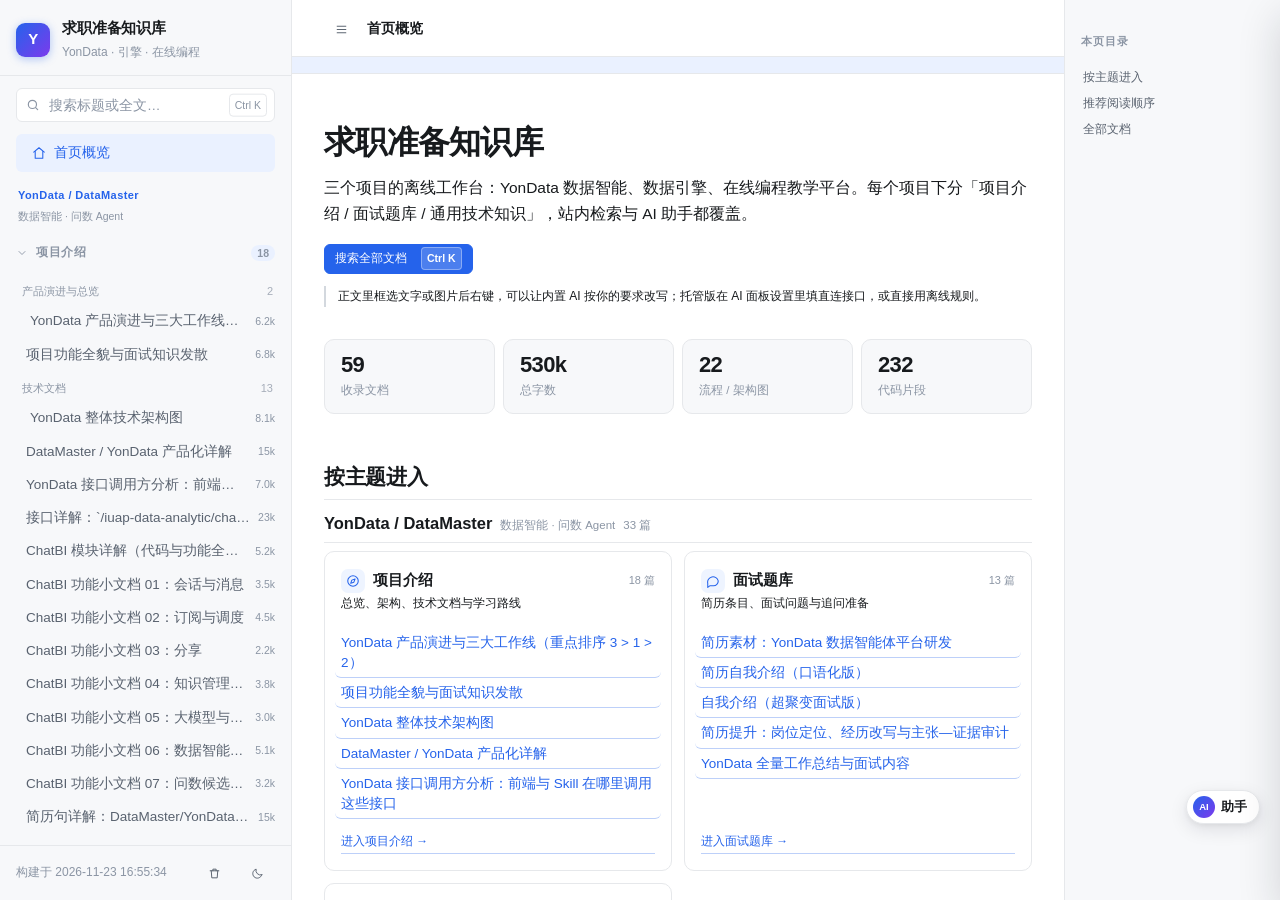
==== commit 320c88e0: "chore(kb): 静态站点快照 2026-11-23" ====
--- a/index.html
+++ b/index.html
@@ -20,6 +20,9 @@
         <div class="brand-title">求职准备知识库</div>
         <div class="brand-sub">YonData · 引擎 · 在线编程</div>
       </div>
+      <button id="navCloseBtn" class="btn ghost nav-close" type="button" aria-label="收起目录">
+        <svg viewBox="0 0 24 24" fill="none" stroke="currentColor" stroke-width="1.8" stroke-linecap="round" aria-hidden="true"><path d="M6 6l12 12M18 6 6 18"/></svg>
+      </button>
     </div>
 
     <div class="search-wrap">
@@ -38,6 +41,9 @@
       <button id="themeBtn" class="btn ghost" type="button" title="切换主题" aria-label="切换主题"></button>
     </div>
   </aside>
+
+  <!-- 移动端抽屉遮罩：点一下就收起侧栏 -->
+  <div id="navBackdrop" class="nav-backdrop" hidden></div>
 
   <!-- ========== 主内容 ========== -->
   <div class="main">
--- a/assets/app.css
+++ b/assets/app.css
@@ -1454,7 +1454,7 @@
     position: fixed;
     inset: 0 auto 0 0;
     width: var(--sidebar-w);
-    z-index: 40;
+    z-index: 45;
     transform: translateX(-100%);
     transition: transform .22s ease;
     box-shadow: var(--shadow-3);
@@ -1465,7 +1465,20 @@
   .content h1 { font-size: 24px; }
   .content h2 { font-size: 19px; }
   .pager { grid-template-columns: 1fr; padding: 0 var(--s4); }
-}
+  /* 抽屉打开时，点遮罩即收起 */
+  .nav-backdrop {
+    position: fixed;
+    inset: 0;
+    z-index: 44;
+    background: rgba(16, 24, 40, .38);
+    animation: nav-fade .18s ease;
+  }
+  .nav-close { display: inline-flex; }
+}
+
+.nav-close { display: none; margin-left: auto; padding: 4px; width: 32px; height: 32px; }
+.nav-close svg { width: 20px; height: 20px; }
+@keyframes nav-fade { from { opacity: 0; } to { opacity: 1; } }
 
 .menu-btn { display: none; }
 @media (max-width: 860px) { .menu-btn { display: inline-flex; } }
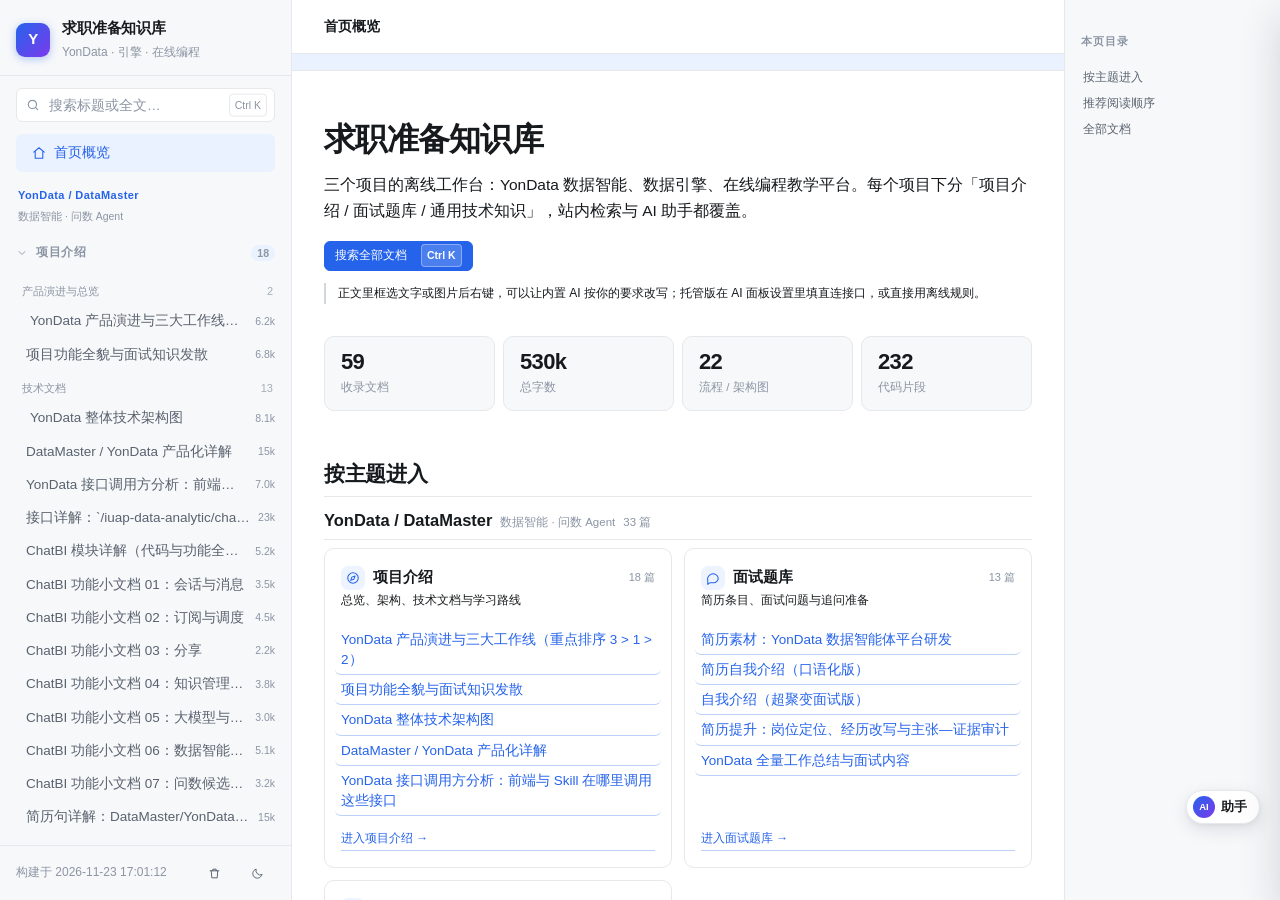
==== commit 2bdd6b36: "chore(kb): 静态站点快照 2026-11-23" ====
--- a/index.html
+++ b/index.html
@@ -50,7 +50,7 @@
     <div class="progress"><div id="progressBar" class="progress-bar"></div></div>
 
     <div class="toolbar">
-      <button id="menuBtn" class="btn ghost" type="button" aria-label="打开目录">
+      <button id="menuBtn" class="btn ghost menu-btn" type="button" aria-label="打开目录">
         <svg viewBox="0 0 24 24" fill="none" stroke="currentColor" stroke-width="1.8" stroke-linecap="round"><path d="M4 6h16M4 12h16M4 18h16"/></svg>
       </button>
       <div id="crumb" class="crumb"></div>
--- a/assets/app.css
+++ b/assets/app.css
@@ -1447,6 +1447,11 @@
   .layout { grid-template-columns: var(--sidebar-w) minmax(0, 1fr); }
   .toc { display: none; }
 }
+
+/* 关闭按钮只在移动端抽屉里出现；基础规则必须在媒体查询之前，否则会覆盖掉 */
+.nav-close { display: none; margin-left: auto; padding: 4px; width: 32px; height: 32px; flex: none; }
+.nav-close svg { width: 20px; height: 20px; }
+@keyframes nav-fade { from { opacity: 0; } to { opacity: 1; } }
 
 @media (max-width: 860px) {
   .layout { grid-template-columns: minmax(0, 1fr); }
@@ -1476,10 +1481,6 @@
   .nav-close { display: inline-flex; }
 }
 
-.nav-close { display: none; margin-left: auto; padding: 4px; width: 32px; height: 32px; }
-.nav-close svg { width: 20px; height: 20px; }
-@keyframes nav-fade { from { opacity: 0; } to { opacity: 1; } }
-
 .menu-btn { display: none; }
 @media (max-width: 860px) { .menu-btn { display: inline-flex; } }
 
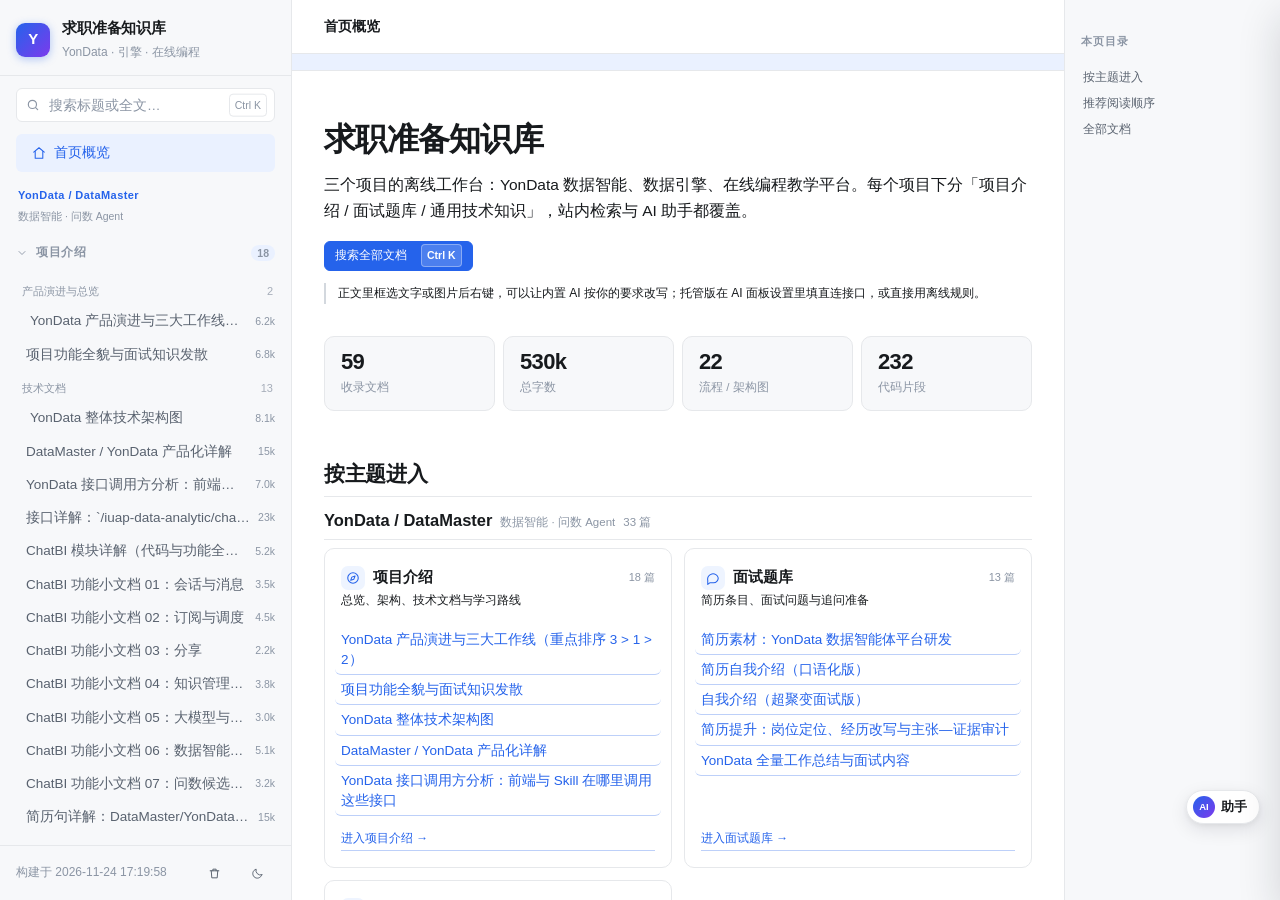
==== commit e6dbf2cf: "chore(kb): 静态站点快照 2026-11-24" ====
--- a/index.html
+++ b/index.html
@@ -53,6 +53,10 @@
       <button id="menuBtn" class="btn ghost menu-btn" type="button" aria-label="打开目录">
         <svg viewBox="0 0 24 24" fill="none" stroke="currentColor" stroke-width="1.8" stroke-linecap="round"><path d="M4 6h16M4 12h16M4 18h16"/></svg>
       </button>
+      <a id="backBtn" class="btn ghost back-btn" href="#/" aria-label="返回首页" style="display:none">
+        <svg viewBox="0 0 24 24" fill="none" stroke="currentColor" stroke-width="1.8" stroke-linecap="round" stroke-linejoin="round"><path d="M19 12H5"/><path d="m11 18-6-6 6-6"/></svg>
+        返回
+      </a>
       <div id="crumb" class="crumb"></div>
       <div class="toolbar-spacer"></div>
 
--- a/assets/app.css
+++ b/assets/app.css
@@ -374,13 +374,22 @@
 }
 
 .crumb {
+  display: flex;
+  align-items: baseline;
+  gap: 4px;
+  min-width: 0;
   font-size: var(--fs-sm);
   color: var(--text-dim);
   white-space: nowrap;
   overflow: hidden;
   text-overflow: ellipsis;
 }
-.crumb b { color: var(--text); font-weight: 600; }
+.crumb b { color: var(--text); font-weight: 600; overflow: hidden; text-overflow: ellipsis; }
+.crumb-home { color: var(--accent); text-decoration: none; flex: none; padding: 2px 4px; margin: -2px 0; border-radius: var(--r-sm); }
+.crumb-home:hover { background: var(--accent-soft); text-decoration: none; }
+.crumb-sep { flex: none; color: var(--text-dim); }
+.back-btn { flex: none; padding: 0 8px 0 6px; }
+.back-btn svg, .menu-btn svg { width: 16px; height: 16px; }
 
 .toolbar-spacer { flex: 1; }
 
